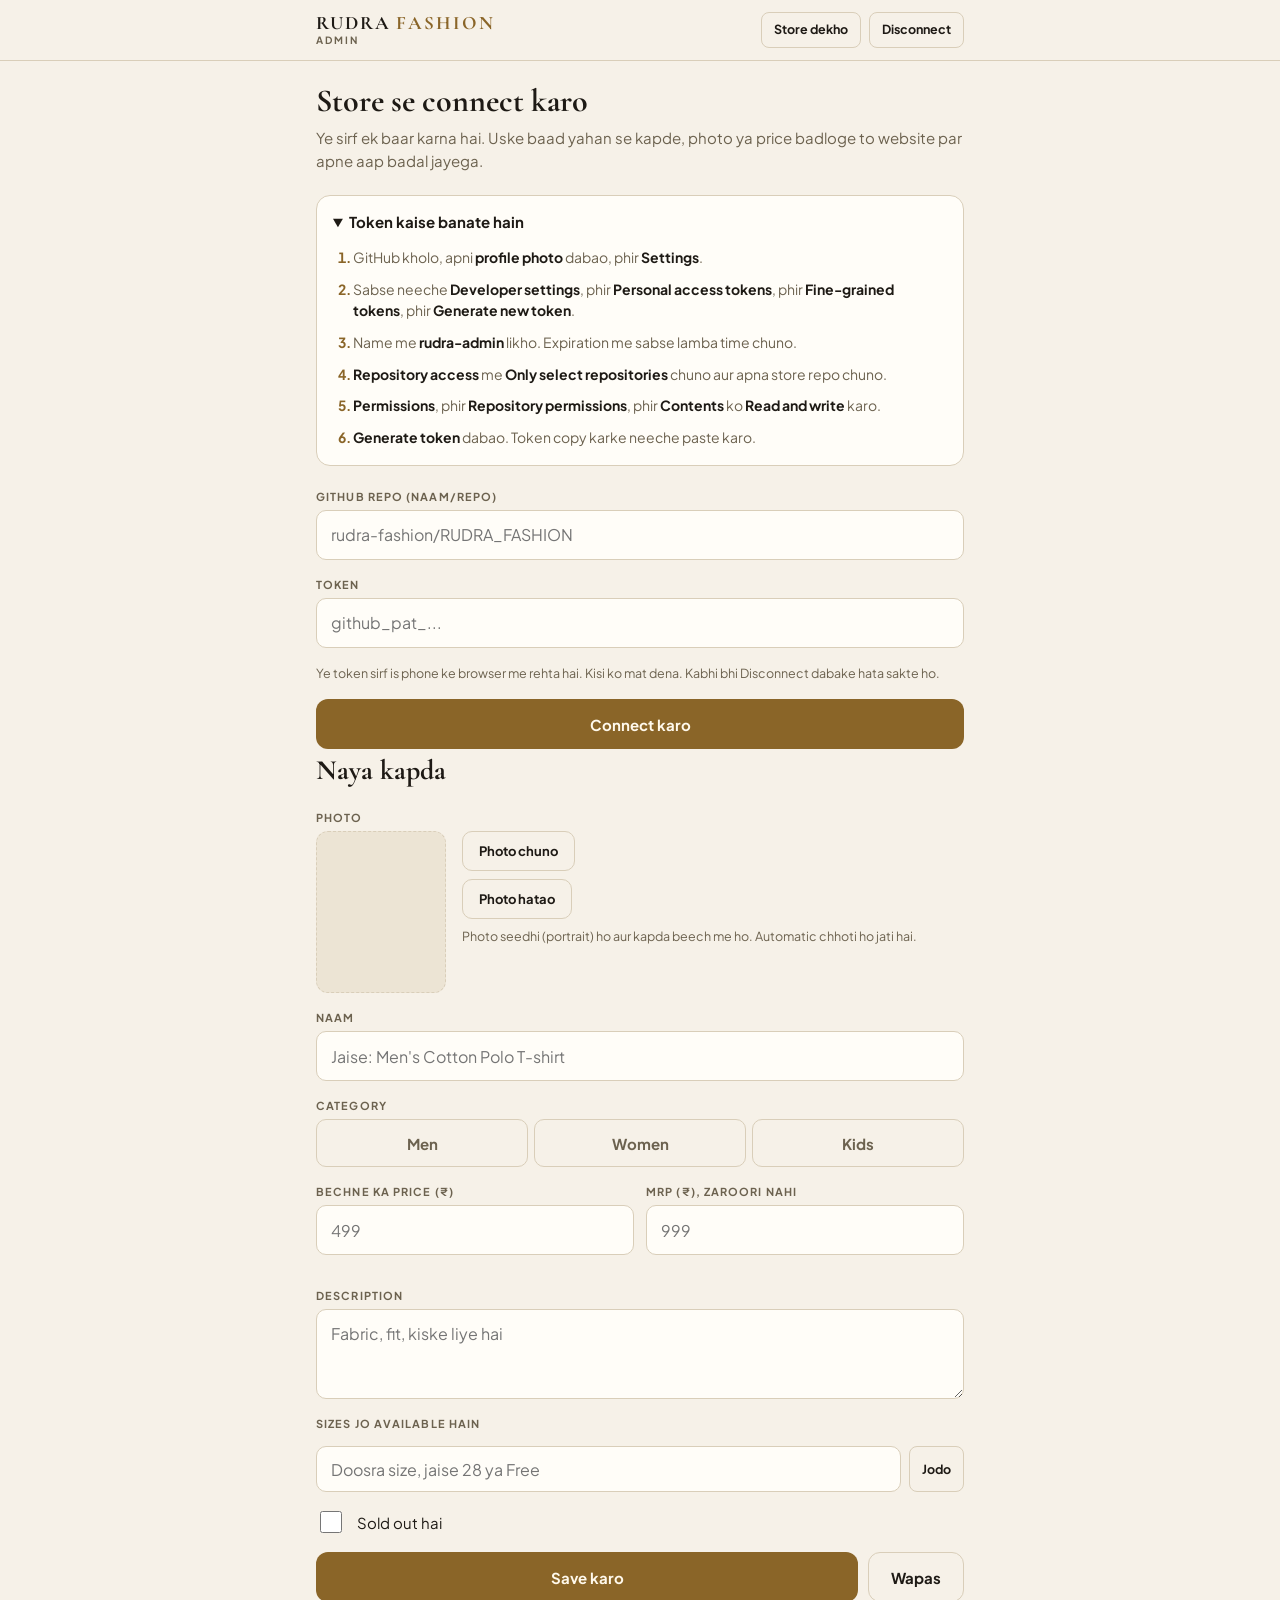
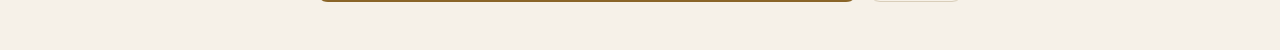
==== admin.html @ c909e96f "Update admin.html" ====
<!doctype html>
<html lang="en">
<head>
<meta charset="utf-8">
<meta name="viewport" content="width=device-width, initial-scale=1, viewport-fit=cover">
<meta name="robots" content="noindex, nofollow">
<meta name="theme-color" content="#100e0c">
<title>Rudra Fashion Admin</title>
<link rel="preconnect" href="https://fonts.googleapis.com">
<link rel="preconnect" href="https://fonts.gstatic.com" crossorigin>
<link href="https://fonts.googleapis.com/css2?family=Cormorant+Garamond:wght@600;700&family=Plus+Jakarta+Sans:wght@400;500;600;700;800&display=swap" rel="stylesheet">
<link rel="stylesheet" href="admin.css?v=3">
</head>
<body>
<header>
  <div class="wrap head">
    <div class="brand">RUDRA <span>FASHION</span><small>Admin</small></div>
    <div class="hbtns">
      <a class="mini" id="storeLink" href="./" target="_blank" rel="noopener">Store dekho</a>
      <button class="mini" id="disc" type="button" hidden>Disconnect</button>
    </div>
  </div>
</header>

<main class="wrap">

  <!-- Connect -->
  <section id="setup" hidden>
    <h1>Store se connect karo</h1>
    <p class="lead">Ye sirf ek baar karna hai. Uske baad yahan se kapde, photo ya price badloge to website par apne aap badal jayega.</p>
    <details class="steps" open>
      <summary>Token kaise banate hain</summary>
      <ol>
        <li>GitHub kholo, apni <b>profile photo</b> dabao, phir <b>Settings</b>.</li>
        <li>Sabse neeche <b>Developer settings</b>, phir <b>Personal access tokens</b>, phir <b>Fine-grained tokens</b>, phir <b>Generate new token</b>.</li>
        <li>Name me <b>rudra-admin</b> likho. Expiration me sabse lamba time chuno.</li>
        <li><b>Repository access</b> me <b>Only select repositories</b> chuno aur apna store repo chuno.</li>
        <li><b>Permissions</b>, phir <b>Repository permissions</b>, phir <b>Contents</b> ko <b>Read and write</b> karo.</li>
        <li><b>Generate token</b> dabao. Token copy karke neeche paste karo.</li>
      </ol>
    </details>
    <form id="setupForm" class="stack" novalidate>
      <div class="field"><label for="repoIn">GitHub repo (naam/repo)</label><input id="repoIn" type="text" autocapitalize="off" autocomplete="off" spellcheck="false" placeholder="rudra-fashion/RUDRA_FASHION"></div>
      <div class="field"><label for="tokenIn">Token</label><input id="tokenIn" type="password" autocapitalize="off" autocomplete="off" spellcheck="false" placeholder="github_pat_..."></div>
      <p class="hint">Ye token sirf is phone ke browser me rehta hai. Kisi ko mat dena. Kabhi bhi Disconnect dabake hata sakte ho.</p>
      <p class="err" id="setupErr" hidden></p>
      <button class="btn btn-primary block" id="connectBtn" type="submit">Connect karo</button>
    </form>
  </section>

  <!-- Product list -->
  <section id="home" hidden>
    <div class="notice" id="notice" hidden>
      <span id="noticeText"></span><a id="noticeLink" href="./" target="_blank" rel="noopener">Store kholo</a>
    </div>
    <button class="btn btn-primary block" id="addNew" type="button">+ Naya kapda jodo</button>
    <p class="count" id="count"></p>
    <div id="list"></div>
  </section>

  <!-- Add / edit -->
  <form id="editor" class="stack" hidden novalidate>
    <h2 class="a-title" id="editTitle">Naya kapda</h2>
    <div class="field">
      <span class="label">Photo</span>
      <div class="photo-row">
        <div class="ph-box" id="phBox"></div>
        <div class="ph-side">
          <label class="btn btn-ghost small" for="pfPhoto">Photo chuno</label>
          <input id="pfPhoto" type="file" accept="image/*" class="vh">
          <button class="btn btn-ghost small" id="phRemove" type="button">Photo hatao</button>
          <p class="hint">Photo seedhi (portrait) ho aur kapda beech me ho. Automatic chhoti ho jati hai.</p>
        </div>
      </div>
    </div>
    <div class="field"><label for="pfName">Naam</label><input id="pfName" type="text" maxlength="80" placeholder="Jaise: Men's Cotton Polo T-shirt"></div>
    <div class="field">
      <span class="label">Category</span>
      <div class="seg" id="pfCat">
        <button type="button" data-pcat="Men" aria-pressed="false">Men</button>
        <button type="button" data-pcat="Women" aria-pressed="false">Women</button>
        <button type="button" data-pcat="Kids" aria-pressed="false">Kids</button>
      </div>
    </div>
    <div class="two">
      <div class="field"><label for="pfPrice">Bechne ka price (₹)</label><input id="pfPrice" type="number" inputmode="numeric" min="1" placeholder="499"></div>
      <div class="field"><label for="pfMrp">MRP (₹), zaroori nahi</label><input id="pfMrp" type="number" inputmode="numeric" min="1" placeholder="999"></div>
    </div>
    <p class="hint" id="discHint"></p>
    <div class="field"><label for="pfDesc">Description</label><textarea id="pfDesc" maxlength="160" placeholder="Fabric, fit, kiske liye hai"></textarea></div>
    <div class="field">
      <span class="label">Sizes jo available hain</span>
      <div class="sizes" id="pfSizes"></div>
      <div class="add-size"><input id="pfCustom" type="text" maxlength="8" placeholder="Doosra size, jaise 28 ya Free" style="height:46px;padding:0 14px;border-radius:10px;border:1px solid var(--line);background:var(--surface);font-size:16px"><button class="mini" id="pfAddSize" type="button">Jodo</button></div>
    </div>
    <label class="check"><input id="pfSold" type="checkbox"> Sold out hai</label>
    <p class="err" id="pfErr" hidden></p>
    <p class="status" id="status" role="status" hidden></p>
    <div class="a-actions">
      <button class="btn btn-primary" id="pfSave" type="submit">Save karo</button>
      <button class="btn btn-ghost" id="pfCancel" type="button">Wapas</button>
    </div>
    <button class="linkdel" id="pfDelete" type="button" hidden>Ye kapda hata do</button>
  </form>
</main>

<div class="toast" id="toast" role="status"></div>

<script src="admin.js?v=3"></script>
</body>
</html>
---- admin.css ----
:root {
    --bg: #100e0c;
    --surface: #1a1714;
    --surface-2: #26211c;
    --line: #362f28;
    --fg: #f3ece1;
    --muted: #a99f90;
    --brass: #c9a25f;
    --brass-ink: #1a1308;
    --ok: #3fae6a;
    --danger: #ea7d6b;
    --display: 'Cormorant Garamond', Georgia, 'Times New Roman', serif;
    --body: 'Plus Jakarta Sans', system-ui, -apple-system, 'Segoe UI', Roboto, sans-serif;
    color-scheme: dark;
  }
  @media (prefers-color-scheme: light) {
    :root:not([data-theme="dark"]) {
      --bg: #f6f1e8; --surface: #fffdf8; --surface-2: #ece4d4; --line: #d9ceb9;
      --fg: #1e1a15; --muted: #6c624f; --brass: #8a6528; --brass-ink: #fff9ec;
      --ok: #178a47; --danger: #b23b29; color-scheme: light;
    }
  }
  :root[data-theme="light"] {
    --bg: #f6f1e8; --surface: #fffdf8; --surface-2: #ece4d4; --line: #d9ceb9;
    --fg: #1e1a15; --muted: #6c624f; --brass: #8a6528; --brass-ink: #fff9ec;
    --ok: #178a47; --danger: #b23b29; color-scheme: light;
  }

  *, *::before, *::after { box-sizing: border-box; }
  body { margin: 0; background: var(--bg); color: var(--fg); font: 400 15px/1.55 var(--body); -webkit-font-smoothing: antialiased; overflow-x: hidden; }
  button, input, select, textarea { font: inherit; color: inherit; }
  button { cursor: pointer; }
  h1, h2, h3, p, ol { margin: 0; }
  :focus-visible { outline: 2px solid var(--brass); outline-offset: 2px; }
  .wrap { width: 100%; max-width: 680px; margin-inline: auto; padding-left: max(16px, env(safe-area-inset-left, 0px)); padding-right: max(16px, env(safe-area-inset-right, 0px)); }

  header { position: sticky; top: 0; z-index: 20; background: var(--bg); border-bottom: 1px solid var(--line); padding-top: env(safe-area-inset-top, 0px); }
  .head { display: flex; align-items: center; justify-content: space-between; gap: 12px; min-height: 60px; }
  .brand { font-family: var(--display); font-size: 19px; font-weight: 700; letter-spacing: .1em; line-height: 1.1; white-space: nowrap; }
  .brand span { color: var(--brass); }
  .brand small { display: block; font: 700 10px/1.4 var(--body); letter-spacing: .2em; text-transform: uppercase; color: var(--muted); }
  .hbtns { display: flex; gap: 8px; }

  main { padding-block: 22px calc(48px + env(safe-area-inset-bottom, 0px)); }
  h1 { font-family: var(--display); font-size: 32px; line-height: 1.1; font-weight: 700; }
  .lead { margin-top: 8px; color: var(--muted); }
  .hint { color: var(--muted); font-size: 12.5px; }

  .btn { display: inline-flex; align-items: center; justify-content: center; gap: 8px; min-height: 50px; padding: 0 22px; border-radius: 12px; border: 1px solid transparent; font-size: 15px; font-weight: 700; text-decoration: none; }
  .btn-primary { background: var(--brass); color: var(--brass-ink); }
  .btn-primary:hover { filter: brightness(1.08); }
  .btn-ghost { background: transparent; border-color: var(--line); color: var(--fg); }
  .btn-ghost:hover { border-color: var(--brass); }
  .btn.small { min-height: 40px; padding: 0 16px; font-size: 13px; border-radius: 10px; }
  .btn:disabled, .mini:disabled { opacity: .55; cursor: wait; }
  .block { width: 100%; }
  .mini { display: inline-flex; align-items: center; justify-content: center; white-space: nowrap; min-height: 36px; padding: 0 12px; border-radius: 8px; border: 1px solid var(--line); background: transparent; font-size: 12.5px; font-weight: 700; text-decoration: none; color: var(--fg); }
  .mini:hover { border-color: var(--brass); }
  .mini.armed { border-color: var(--danger); color: var(--danger); }

  .field { display: grid; gap: 5px; }
  .field > label, .label { font-size: 11px; font-weight: 700; letter-spacing: .1em; text-transform: uppercase; color: var(--muted); }
  .field input, .field select, .field textarea { width: 100%; padding: 0 14px; border-radius: 10px; border: 1px solid var(--line); background: var(--surface); outline: none; font-size: 16px; }
  .field input, .field select { height: 50px; }
  .field textarea { padding: 12px 14px; min-height: 90px; resize: vertical; }
  .field input:focus, .field select:focus, .field textarea:focus { border-color: var(--brass); }
  .two { display: grid; grid-template-columns: 1fr 1fr; gap: 12px; }
  .stack { display: grid; gap: 16px; }

  /* setup */
  .steps { margin-top: 22px; border: 1px solid var(--line); border-radius: 14px; background: var(--surface); }
  .steps summary { padding: 14px 16px; font-weight: 700; cursor: pointer; }
  .steps ol { padding: 0 18px 16px 36px; display: grid; gap: 10px; color: var(--muted); font-size: 14px; }
  .steps li b { color: var(--fg); }
  .steps li::marker { color: var(--brass); font-weight: 700; }
  #setupForm { margin-top: 22px; }

  /* home */
  .notice { display: flex; flex-wrap: wrap; align-items: center; gap: 4px 12px; padding: 12px 14px; border: 1px solid var(--ok); border-radius: 12px; font-size: 14px; margin-bottom: 16px; }
  .notice a { color: var(--brass); font-weight: 700; }
  .count { margin: 18px 0 4px; font-size: 12px; font-weight: 700; letter-spacing: .12em; text-transform: uppercase; color: var(--muted); }
  .prow { display: grid; grid-template-columns: 60px 1fr; gap: 12px; align-items: center; padding: 14px 0; border-bottom: 1px solid var(--line); }
  .pthumb { width: 60px; height: 75px; border-radius: 8px; background: var(--surface-2); display: grid; place-items: center; overflow: hidden; color: var(--muted); font-size: 10px; text-align: center; }
  .pthumb img { width: 100%; height: 100%; object-fit: cover; display: block; }
  .pinfo { min-width: 0; }
  .pinfo b { display: block; font-size: 14.5px; line-height: 1.35; overflow-wrap: anywhere; }
  .pinfo small { color: var(--muted); font-size: 12.5px; font-variant-numeric: tabular-nums; }
  .pinfo .tagsold { color: var(--danger); font-weight: 700; }
  .pbtns { grid-column: 2; display: flex; gap: 8px; }
  .emptylist { padding: 40px 12px; text-align: center; color: var(--muted); border: 1px dashed var(--line); border-radius: 14px; margin-top: 16px; }

  /* editor */
  .a-title { font-family: var(--display); font-size: 28px; font-weight: 700; }
  .photo-row { display: flex; gap: 16px; align-items: flex-start; }
  .ph-box { flex: none; width: 130px; aspect-ratio: 4 / 5; border-radius: 12px; border: 1px dashed var(--line); background: var(--surface-2); display: grid; place-items: center; overflow: hidden; text-align: center; color: var(--muted); font-size: 12px; padding: 6px; }
  .ph-box img { width: 100%; height: 100%; object-fit: cover; margin: -6px; max-width: none; }
  .ph-side { display: grid; gap: 8px; justify-items: start; min-width: 0; }
  .seg { display: grid; grid-template-columns: repeat(3, 1fr); gap: 6px; }
  .seg button { min-height: 48px; border-radius: 10px; border: 1px solid var(--line); background: transparent; font-weight: 700; color: var(--muted); }
  .seg button[aria-pressed="true"] { background: var(--brass); border-color: var(--brass); color: var(--brass-ink); }
  .sizes { display: flex; flex-wrap: wrap; gap: 8px; }
  .size { min-width: 48px; height: 42px; padding: 0 12px; border-radius: 10px; border: 1px solid var(--line); background: transparent; font-size: 14px; font-weight: 700; color: var(--muted); }
  .size[aria-pressed="true"] { background: var(--fg); border-color: var(--fg); color: var(--bg); }
  .add-size { display: flex; gap: 8px; margin-top: 4px; }
  .add-size input { flex: 1; min-width: 0; }
  .check { display: flex; align-items: center; gap: 12px; font-size: 15px; }
  .check input { width: 22px; height: 22px; accent-color: var(--brass); }
  .err { padding: 12px 14px; border: 1px solid var(--danger); border-radius: 10px; color: var(--danger); font-size: 14px; }
  .status { padding: 12px 14px; border: 1px solid var(--line); border-radius: 10px; font-size: 14px; background: var(--surface); }
  .a-actions { display: flex; flex-wrap: wrap; gap: 10px; }
  .a-actions .btn-primary { flex: 1 1 200px; }
  .linkdel { justify-self: start; background: none; border: 1px solid transparent; border-radius: 8px; padding: 10px 4px; color: var(--muted); font-size: 14px; text-decoration: underline; }
  .linkdel.armed { border-color: var(--danger); color: var(--danger); padding-inline: 10px; }

  .toast { position: fixed; left: 50%; bottom: calc(20px + env(safe-area-inset-bottom, 0px)); z-index: 130; transform: translate(-50%, 20px); opacity: 0; pointer-events: none; background: var(--fg); color: var(--bg); padding: 11px 20px; border-radius: 999px; font-size: 13px; font-weight: 600; transition: opacity .25s, transform .25s; max-width: calc(100% - 32px); text-align: center; }
  .toast.show { opacity: 1; transform: translate(-50%, 0); }
  @media (prefers-reduced-motion: reduce) { * { transition: none !important; animation: none !important; } }
  .vh { position: absolute; width: 1px; height: 1px; opacity: 0; overflow: hidden; clip: rect(0 0 0 0); }
  #errBar { position: fixed; left: 0; right: 0; bottom: 0; z-index: 999; background: #7a1f12; color: #fff; font: 12px/1.4 monospace; padding: 8px 12px; white-space: pre-wrap; }
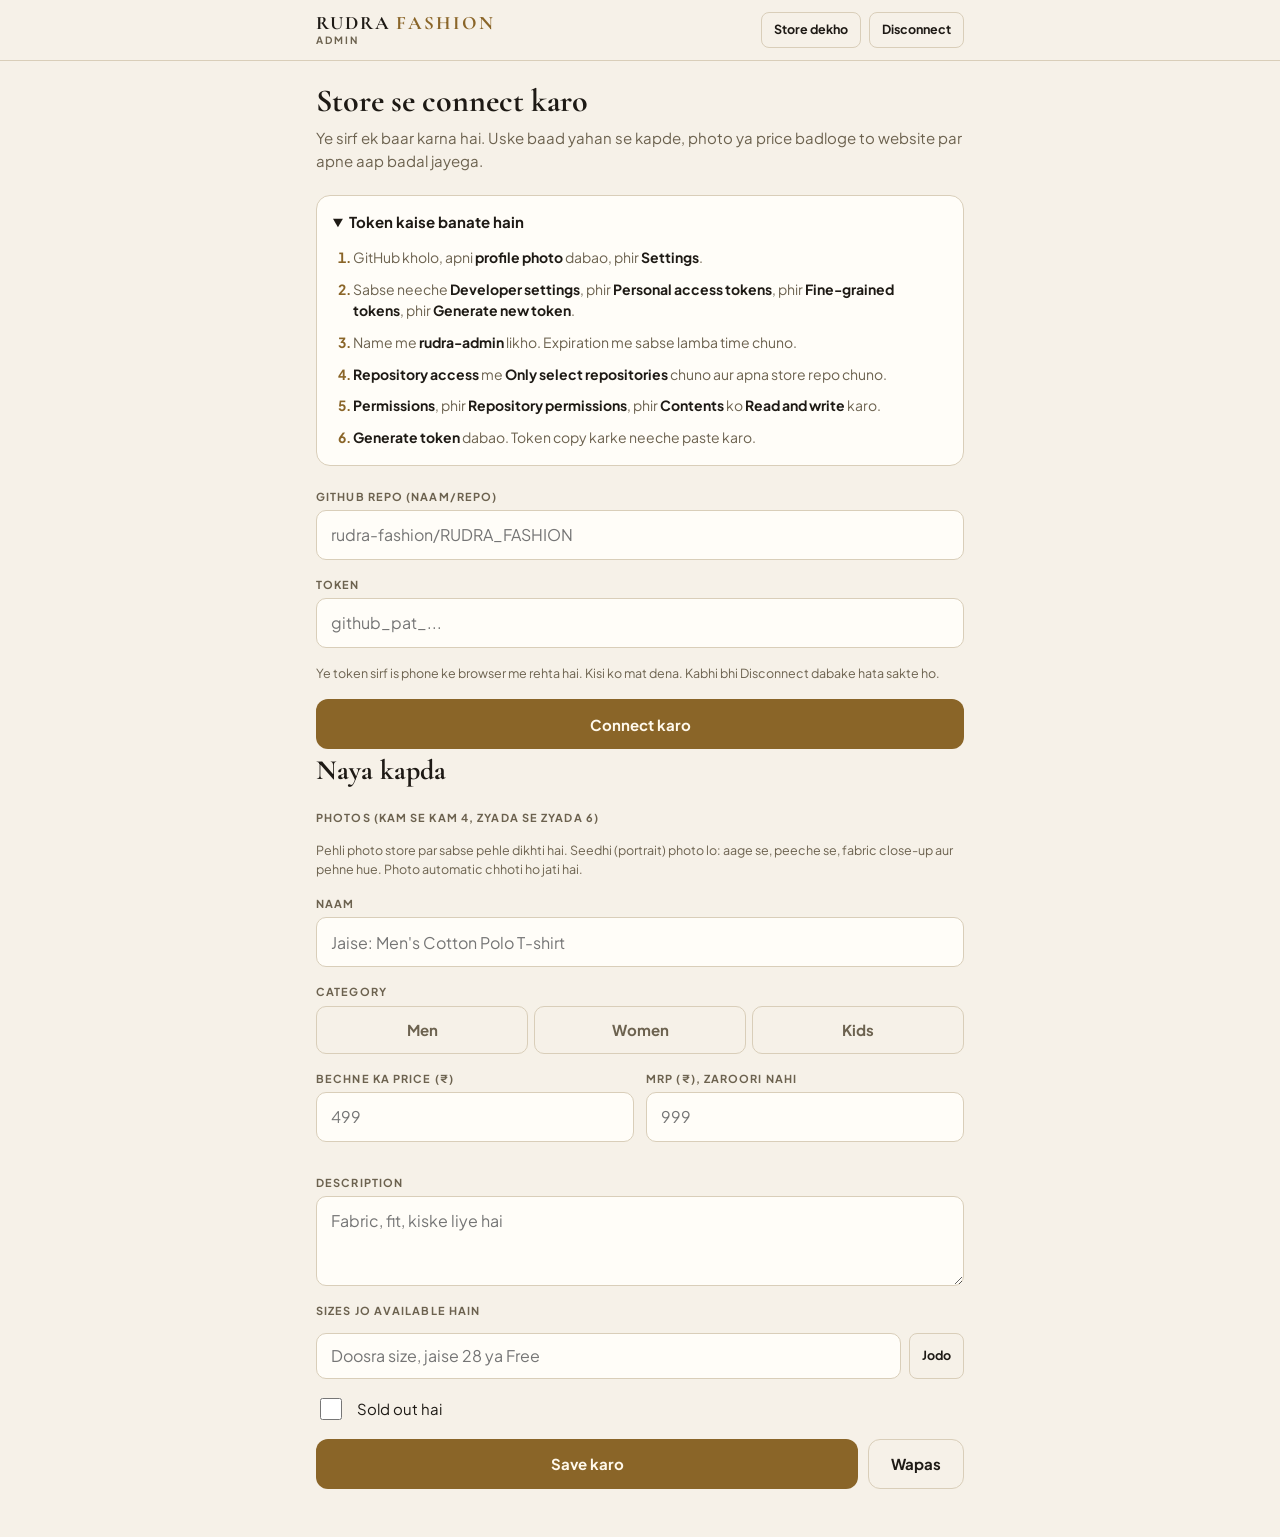
==== commit 97935e04: "Enhance admin.html with photo grid and input updates Added new styles for photo grid layout and upda" ====
--- a/admin.html
+++ b/admin.html
@@ -9,7 +9,22 @@
 <link rel="preconnect" href="https://fonts.googleapis.com">
 <link rel="preconnect" href="https://fonts.gstatic.com" crossorigin>
 <link href="https://fonts.googleapis.com/css2?family=Cormorant+Garamond:wght@600;700&family=Plus+Jakarta+Sans:wght@400;500;600;700;800&display=swap" rel="stylesheet">
+<link rel="manifest" href="admin-app.json">
+<link rel="icon" type="image/png" href="icons/icon-192.png">
+<link rel="apple-touch-icon" href="icons/icon-192.png">
 <link rel="stylesheet" href="admin.css?v=3">
+<style>
+  .pgrid { display: grid; grid-template-columns: repeat(3, 1fr); gap: 10px; }
+  .pcell, .padd { position: relative; aspect-ratio: 4 / 5; border-radius: 12px; overflow: hidden; background: var(--surface-2); border: 1px solid var(--line); }
+  .pcell img { width: 100%; height: 100%; object-fit: cover; display: block; }
+  .pfirst { position: absolute; left: 6px; bottom: 6px; background: var(--brass); color: var(--brass-ink); font-size: 11px; font-weight: 800; padding: 3px 8px; border-radius: 6px; }
+  .pmk { position: absolute; left: 6px; right: 6px; bottom: 6px; min-height: 30px; border: 0; border-radius: 6px; background: rgba(0,0,0,.65); color: #fff; font-size: 11px; font-weight: 700; }
+  .pdel { position: absolute; top: 6px; right: 6px; width: 30px; height: 30px; border: 0; border-radius: 50%; background: rgba(0,0,0,.7); color: #fff; font-size: 20px; line-height: 1; padding: 0 0 2px; }
+  .padd { display: grid; place-content: center; justify-items: center; gap: 2px; border-style: dashed; color: var(--muted); cursor: pointer; font-size: 12px; font-weight: 700; text-align: center; }
+  .padd b { font-size: 30px; line-height: 1; color: var(--brass); font-weight: 400; }
+  .pcount { color: var(--muted); font-size: 12.5px; }
+  .tools { margin-top: 28px; padding-top: 18px; border-top: 1px solid var(--line); display: grid; gap: 8px; justify-items: start; }
+</style>
 </head>
 <body>
 <header>
@@ -56,22 +71,21 @@
     <button class="btn btn-primary block" id="addNew" type="button">+ Naya kapda jodo</button>
     <p class="count" id="count"></p>
     <div id="list"></div>
+    <div class="tools">
+      <button class="mini" id="regenOg" type="button">WhatsApp preview naya banao</button>
+      <p class="hint">Link bhejne par WhatsApp me jo shop ka naam aur photo dikhti hai, use naye kapdon ke saath update karta hai.</p>
+    </div>
   </section>
 
   <!-- Add / edit -->
   <form id="editor" class="stack" hidden novalidate>
     <h2 class="a-title" id="editTitle">Naya kapda</h2>
     <div class="field">
-      <span class="label">Photo</span>
-      <div class="photo-row">
-        <div class="ph-box" id="phBox"></div>
-        <div class="ph-side">
-          <label class="btn btn-ghost small" for="pfPhoto">Photo chuno</label>
-          <input id="pfPhoto" type="file" accept="image/*" class="vh">
-          <button class="btn btn-ghost small" id="phRemove" type="button">Photo hatao</button>
-          <p class="hint">Photo seedhi (portrait) ho aur kapda beech me ho. Automatic chhoti ho jati hai.</p>
-        </div>
-      </div>
+      <span class="label">Photos (kam se kam 4, zyada se zyada 6)</span>
+      <div class="pgrid" id="pgrid"></div>
+      <input id="pfPhoto" type="file" accept="image/*" multiple class="vh">
+      <p class="pcount" id="pcount"></p>
+      <p class="hint">Pehli photo store par sabse pehle dikhti hai. Seedhi (portrait) photo lo: aage se, peeche se, fabric close-up aur pehne hue. Photo automatic chhoti ho jati hai.</p>
     </div>
     <div class="field"><label for="pfName">Naam</label><input id="pfName" type="text" maxlength="80" placeholder="Jaise: Men's Cotton Polo T-shirt"></div>
     <div class="field">
@@ -106,6 +120,7 @@
 
 <div class="toast" id="toast" role="status"></div>
 
-<script src="admin.js?v=3"></script>
+<script src="assets.js?v=1"></script>
+<script src="admin.js?v=4"></script>
 </body>
 </html>
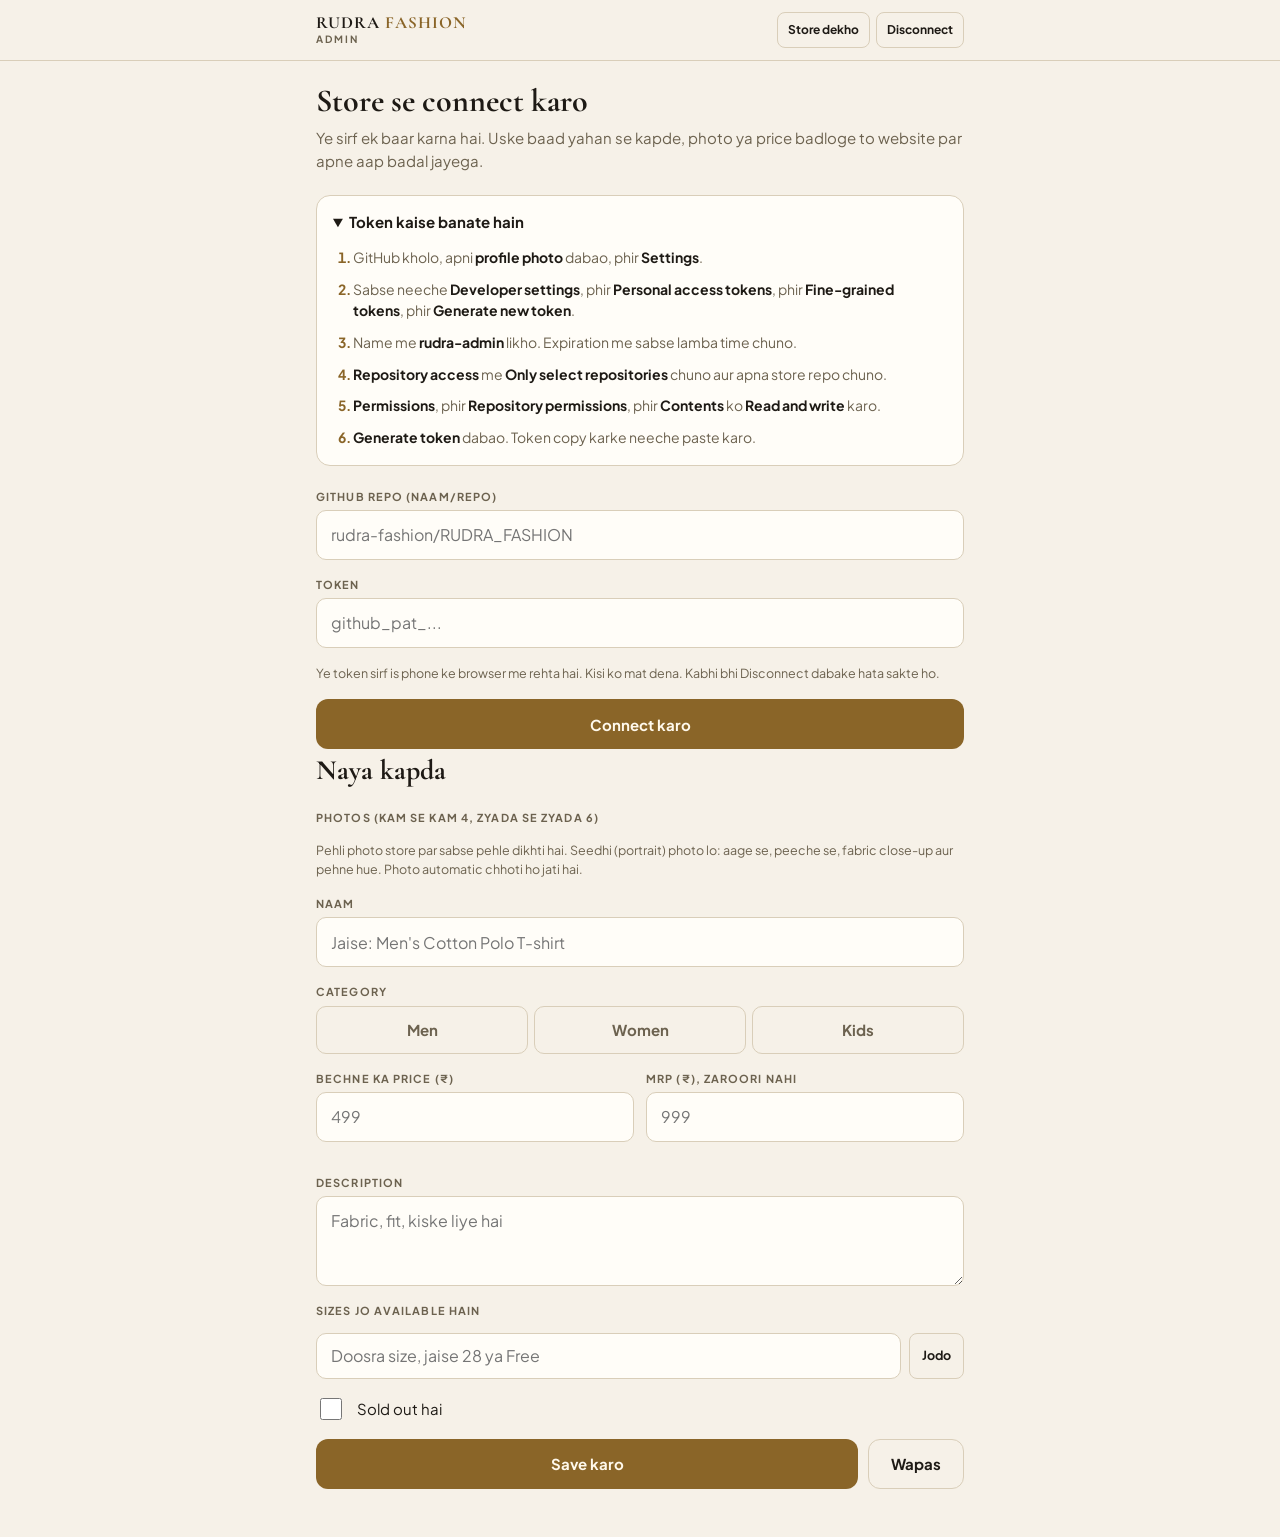
==== commit 3dfa275f: "Add new styles for header and buttons in admin.html" ====
--- a/admin.html
+++ b/admin.html
@@ -23,6 +23,12 @@
   .padd { display: grid; place-content: center; justify-items: center; gap: 2px; border-style: dashed; color: var(--muted); cursor: pointer; font-size: 12px; font-weight: 700; text-align: center; }
   .padd b { font-size: 30px; line-height: 1; color: var(--brass); font-weight: 400; }
   .pcount { color: var(--muted); font-size: 12.5px; }
+  .head { flex-wrap: wrap; gap: 6px 12px; padding-block: 8px; }
+  .brand { font-size: 17px; letter-spacing: .06em; }
+  .hbtns { gap: 6px; }
+  .hbtns .mini { padding: 0 10px; font-size: 12px; }
+  .field input.vh { width: 1px; height: 1px; padding: 0; border: 0; }
+  .notice, #list, .prow, .pinfo { min-width: 0; }
   .tools { margin-top: 28px; padding-top: 18px; border-top: 1px solid var(--line); display: grid; gap: 8px; justify-items: start; }
 </style>
 </head>
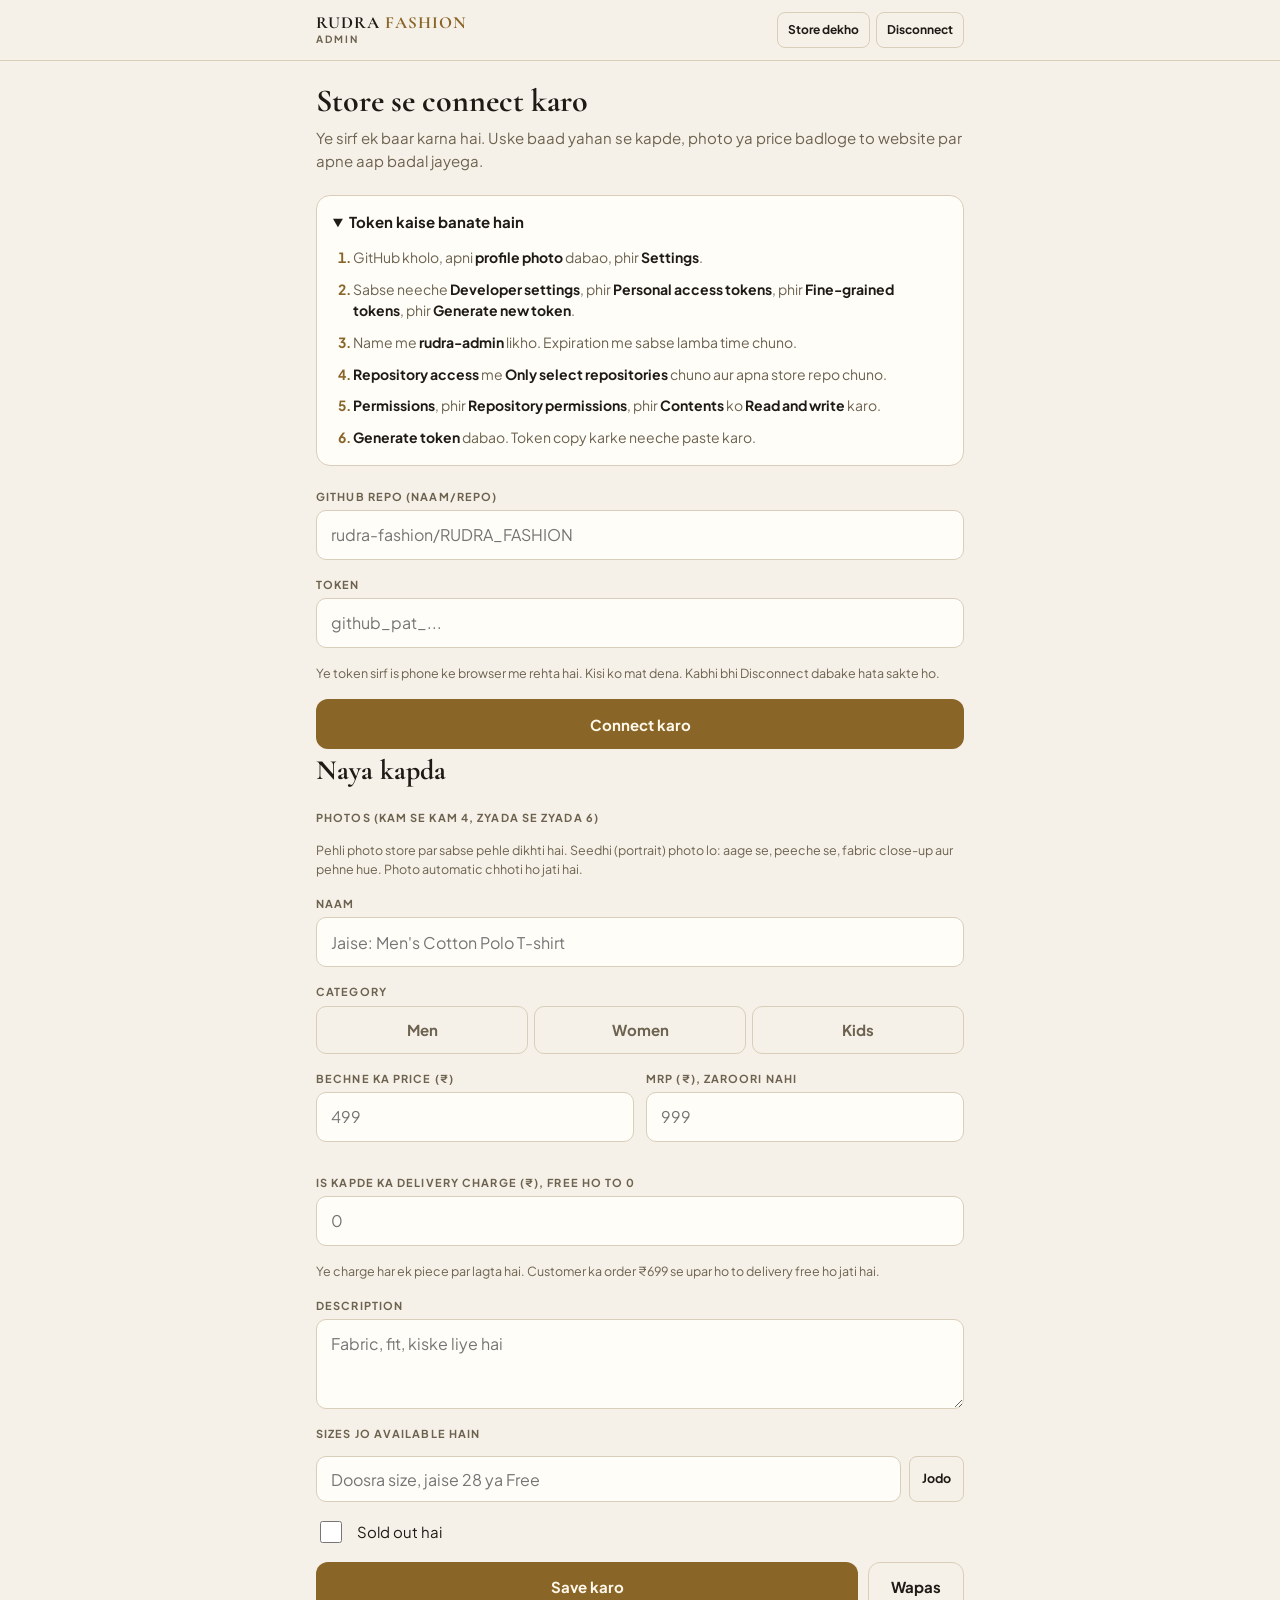
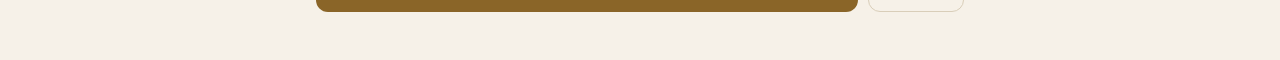
==== commit 439107fe: "Add shipping charge input and delivery hint Added shipping charge input and hint for delivery condit" ====
--- a/admin.html
+++ b/admin.html
@@ -107,6 +107,8 @@
       <div class="field"><label for="pfMrp">MRP (₹), zaroori nahi</label><input id="pfMrp" type="number" inputmode="numeric" min="1" placeholder="999"></div>
     </div>
     <p class="hint" id="discHint"></p>
+    <div class="field"><label for="pfShip">Is kapde ka delivery charge (₹), free ho to 0</label><input id="pfShip" type="number" inputmode="numeric" min="0" placeholder="0"></div>
+    <p class="hint">Ye charge har ek piece par lagta hai. Customer ka order ₹699 se upar ho to delivery free ho jati hai.</p>
     <div class="field"><label for="pfDesc">Description</label><textarea id="pfDesc" maxlength="160" placeholder="Fabric, fit, kiske liye hai"></textarea></div>
     <div class="field">
       <span class="label">Sizes jo available hain</span>
@@ -127,6 +129,6 @@
 <div class="toast" id="toast" role="status"></div>
 
 <script src="assets.js?v=1"></script>
-<script src="admin.js?v=4"></script>
+<script src="admin.js?v=5"></script>
 </body>
 </html>
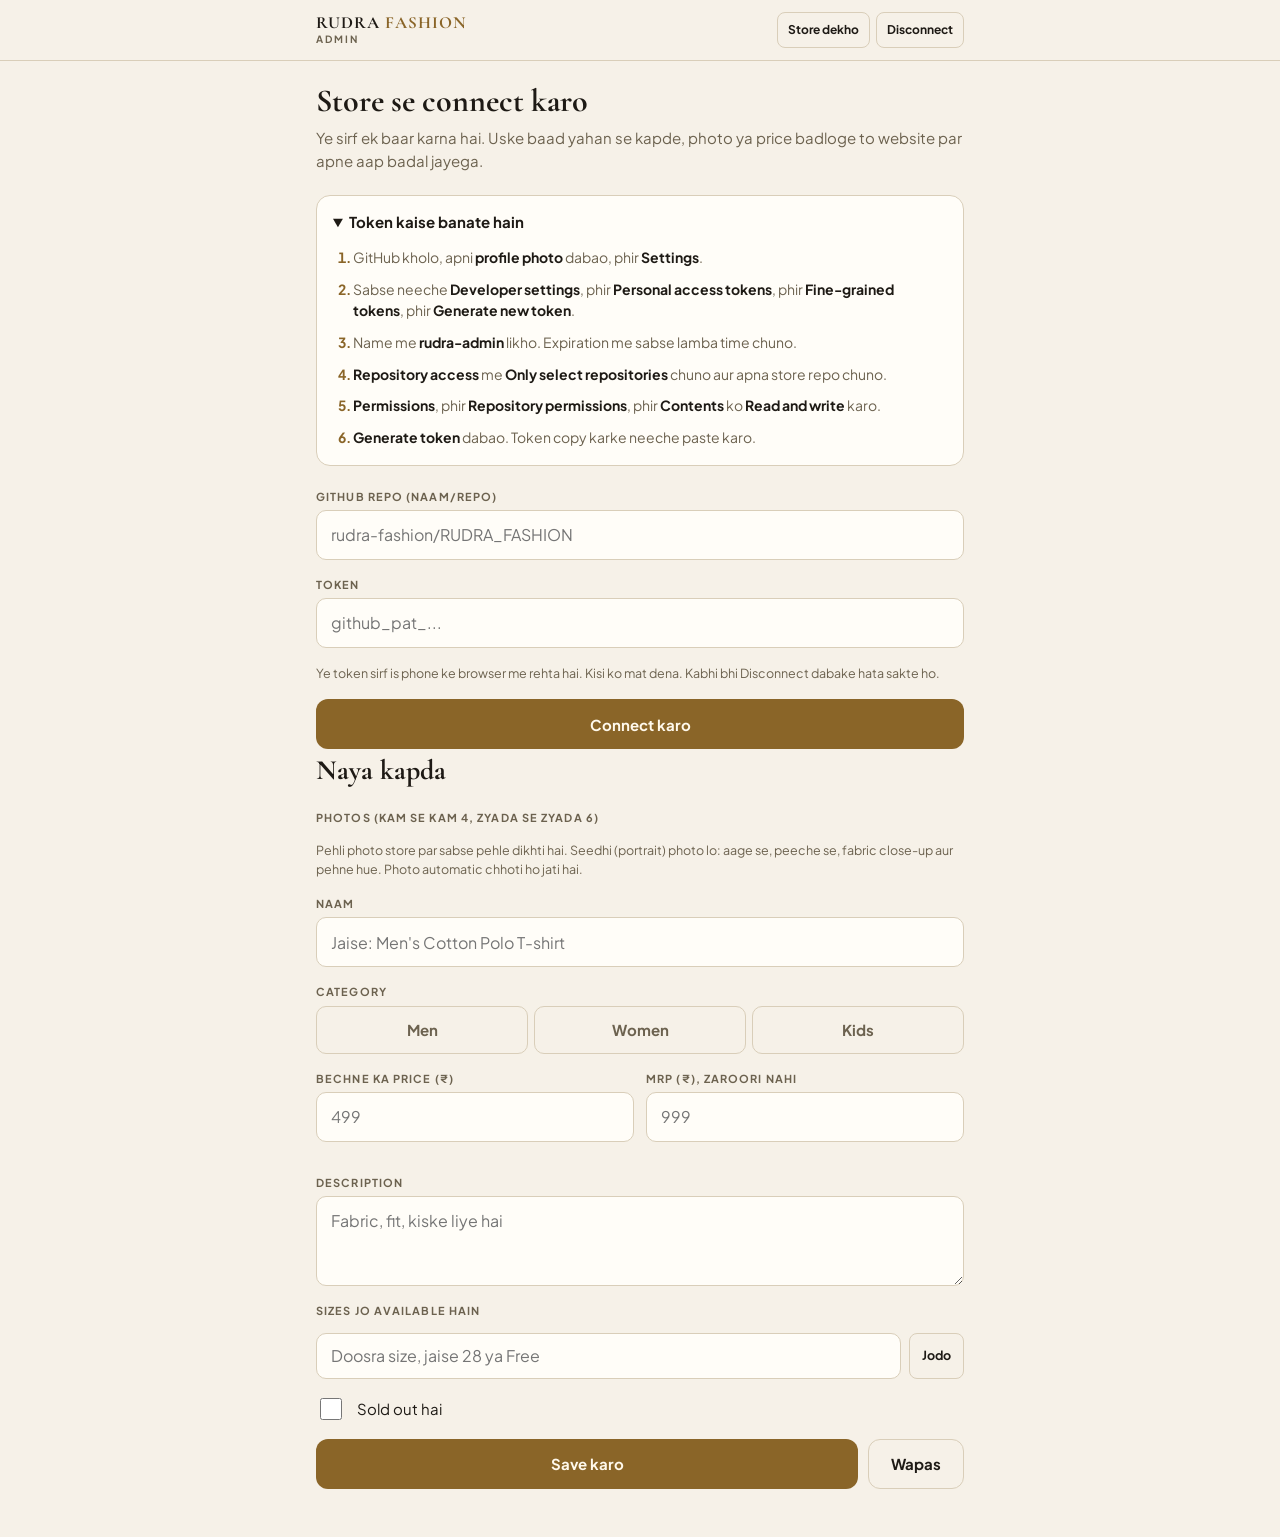
==== commit 77fcbf5e: "Enhance admin settings for delivery and payments Added settings for delivery charges and Razorpay in" ====
--- a/admin.html
+++ b/admin.html
@@ -25,6 +25,13 @@
   .pcount { color: var(--muted); font-size: 12.5px; }
   .head { flex-wrap: wrap; gap: 6px 12px; padding-block: 8px; }
   .brand { font-size: 17px; letter-spacing: .06em; }
+  .cfg { margin: 14px 0; border: 1px solid var(--line); border-radius: 12px; padding: 4px 14px 14px; background: var(--surface); }
+  .cfg summary { min-height: 44px; display: flex; align-items: center; font-weight: 700; cursor: pointer; }
+  .cfg h3 { margin: 18px 0 6px; font-size: 15px; }
+  .cfg input { width: 100%; min-width: 0; }
+  .ord { border: 1px solid var(--line); border-radius: 10px; padding: 10px; margin-top: 10px; display: grid; gap: 4px; font-size: 14px; overflow-wrap: anywhere; }
+  .ord.paid { border-color: #1f8a4c; } .ord .ost { font-weight: 800; }
+  .ord.paid .ost { color: #1f8a4c; }
   .hbtns { gap: 6px; }
   .hbtns .mini { padding: 0 10px; font-size: 12px; }
   .field input.vh { width: 1px; height: 1px; padding: 0; border: 0; }
@@ -75,6 +82,29 @@
       <span id="noticeText"></span><a id="noticeLink" href="./" target="_blank" rel="noopener">Store kholo</a>
     </div>
     <button class="btn btn-primary block" id="addNew" type="button">+ Naya kapda jodo</button>
+    <details class="cfg" id="cfg">
+      <summary>Settings: delivery, Razorpay aur online orders</summary>
+      <h3>Delivery charge</h3>
+      <p class="hint">Ye charge sirf Cash on delivery par lagta hai. Online payment par delivery hamesha free.</p>
+      <div class="two">
+        <div class="field"><label for="cfCod">COD delivery charge (₹)</label><input id="cfCod" type="number" inputmode="numeric" min="0" placeholder="60"></div>
+        <div class="field"><label for="cfFree">Free delivery (₹ se upar)</label><input id="cfFree" type="number" inputmode="numeric" min="0" placeholder="699"></div>
+      </div>
+      <button class="mini" id="cfSaveDel" type="button">Delivery save karo</button>
+      <h3>Razorpay (online payment)</h3>
+      <p class="hint">Pehle TEST keys (rzp_test_) se try karo. Key Secret sirf aapke payment server me jata hai, website ya GitHub me nahi.</p>
+      <div class="field"><label for="cfApi">Payment server ka link</label><input id="cfApi" type="url" placeholder="https://rudra-pay.aapka-naam.workers.dev"></div>
+      <div class="field"><label for="cfPass">Admin password (server ka)</label><input id="cfPass" type="password" autocomplete="off"></div>
+      <div class="field"><label for="cfKey">Razorpay Key ID</label><input id="cfKey" type="text" autocomplete="off" placeholder="rzp_test_xxxxxxxx"></div>
+      <div class="field"><label for="cfSecret">Razorpay Key Secret</label><input id="cfSecret" type="password" autocomplete="off" placeholder="Save ke baad yahan khali dikhega"></div>
+      <div class="field"><label for="cfWh">Webhook secret (zaroori nahi, par achha hai)</label><input id="cfWh" type="password" autocomplete="off"></div>
+      <button class="mini" id="cfSaveKeys" type="button">Razorpay save karo</button>
+      <p class="hint" id="cfState"></p>
+      <p class="status" id="cfMsg" hidden></p>
+      <h3>Online orders</h3>
+      <button class="mini" id="ordLoad" type="button">Orders dekho</button>
+      <div id="ordList"></div>
+    </details>
     <p class="count" id="count"></p>
     <div id="list"></div>
     <div class="tools">
@@ -107,8 +137,6 @@
       <div class="field"><label for="pfMrp">MRP (₹), zaroori nahi</label><input id="pfMrp" type="number" inputmode="numeric" min="1" placeholder="999"></div>
     </div>
     <p class="hint" id="discHint"></p>
-    <div class="field"><label for="pfShip">Is kapde ka delivery charge (₹), free ho to 0</label><input id="pfShip" type="number" inputmode="numeric" min="0" placeholder="0"></div>
-    <p class="hint">Ye charge har ek piece par lagta hai. Customer ka order ₹699 se upar ho to delivery free ho jati hai.</p>
     <div class="field"><label for="pfDesc">Description</label><textarea id="pfDesc" maxlength="160" placeholder="Fabric, fit, kiske liye hai"></textarea></div>
     <div class="field">
       <span class="label">Sizes jo available hain</span>
@@ -129,6 +157,7 @@
 <div class="toast" id="toast" role="status"></div>
 
 <script src="assets.js?v=1"></script>
-<script src="admin.js?v=5"></script>
+<script src="admin.js?v=6"></script>
+<script src="admin2.js?v=1"></script>
 </body>
 </html>
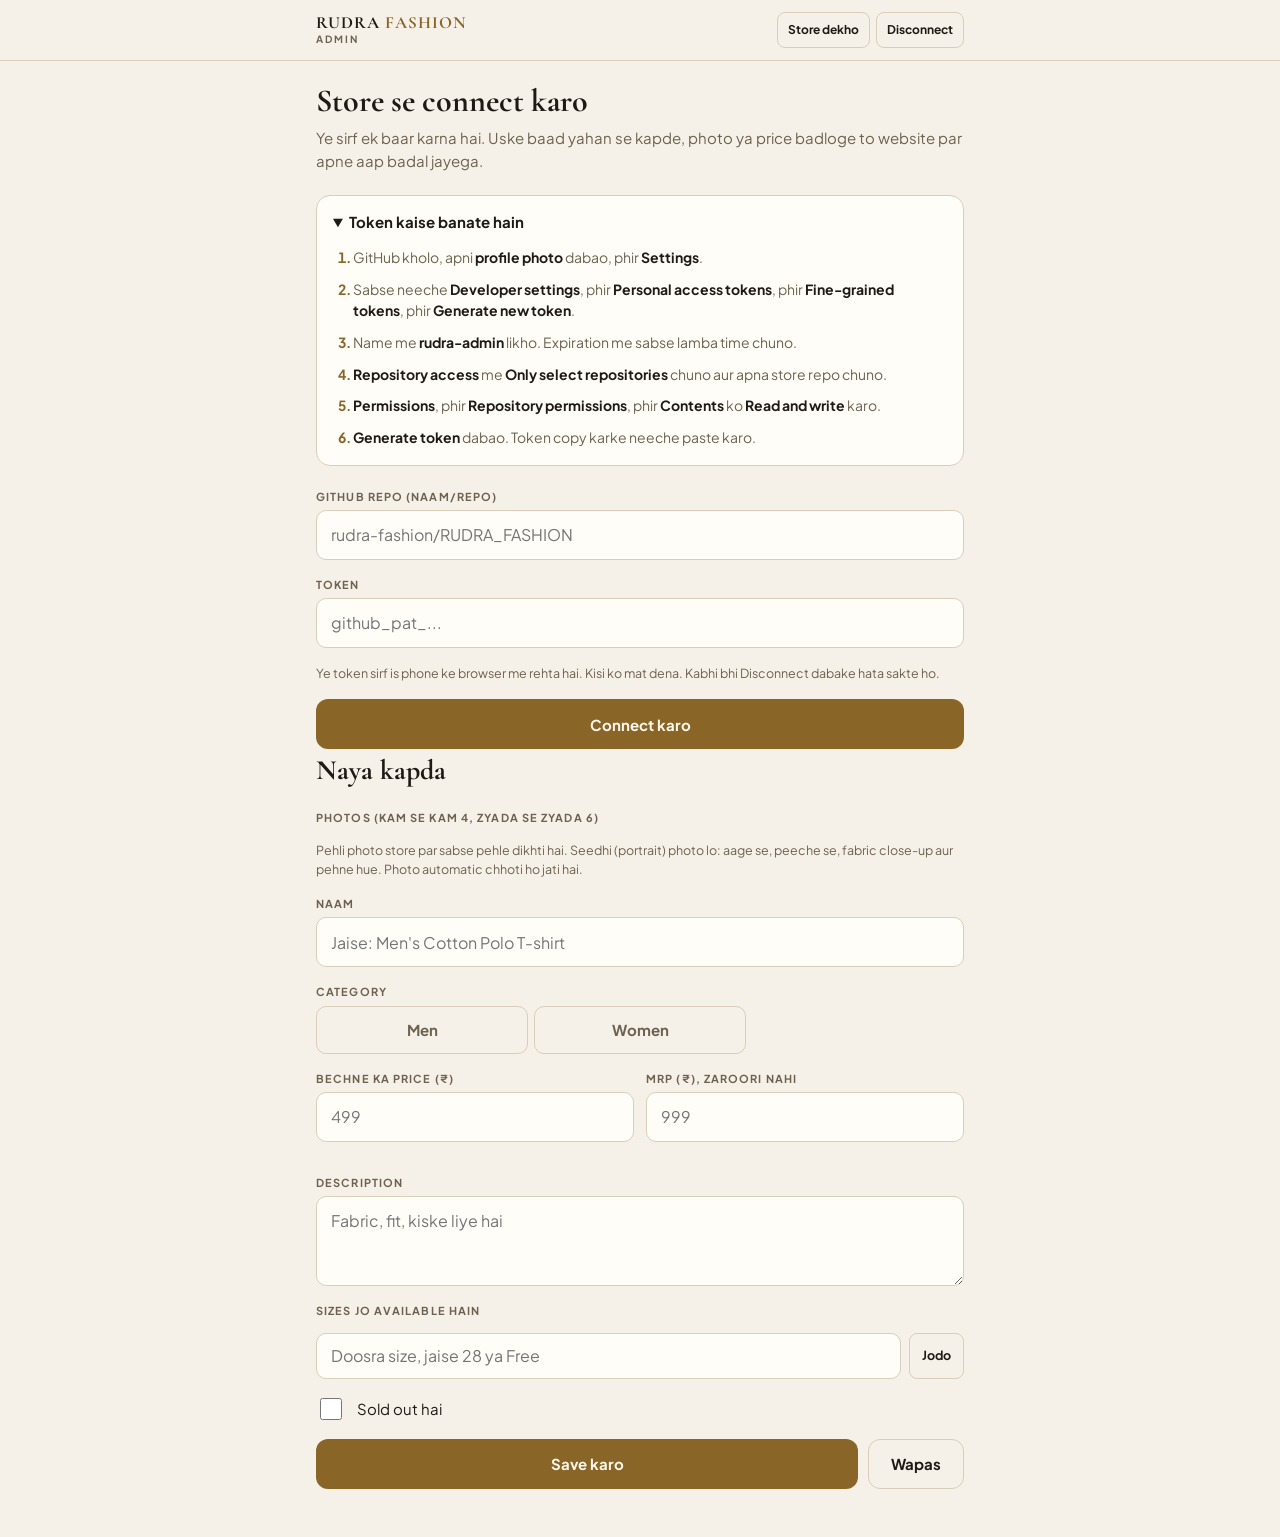
==== commit 840068f7: "Remove Kids button and update assets.js version" ====
--- a/admin.html
+++ b/admin.html
@@ -129,7 +129,6 @@
       <div class="seg" id="pfCat">
         <button type="button" data-pcat="Men" aria-pressed="false">Men</button>
         <button type="button" data-pcat="Women" aria-pressed="false">Women</button>
-        <button type="button" data-pcat="Kids" aria-pressed="false">Kids</button>
       </div>
     </div>
     <div class="two">
@@ -156,7 +155,7 @@
 
 <div class="toast" id="toast" role="status"></div>
 
-<script src="assets.js?v=1"></script>
+<script src="assets.js?v=2"></script>
 <script src="admin.js?v=6"></script>
 <script src="admin2.js?v=1"></script>
 </body>
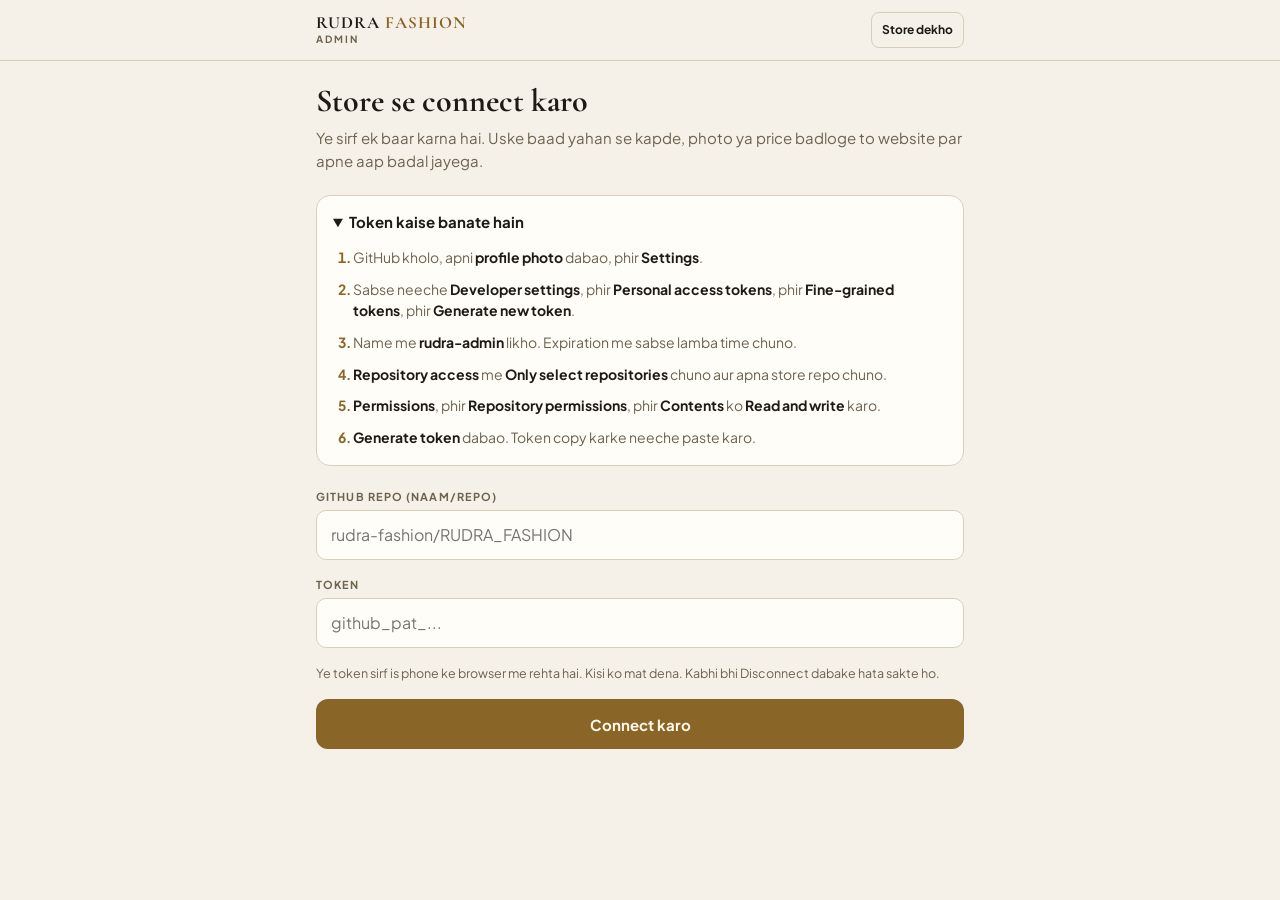
==== commit 4e4be2b4: "Enhance admin.html with size buttons and script update Added size options for clothing and updated s" ====
--- a/admin.html
+++ b/admin.html
@@ -2,6 +2,8 @@
 <html lang="en">
 <head>
 <meta charset="utf-8">
+<meta http-equiv="Content-Security-Policy" content="object-src 'none'; base-uri 'self'; form-action 'self'">
+<script>if(top!==self)top.location=self.location</script>
 <meta name="viewport" content="width=device-width, initial-scale=1, viewport-fit=cover">
 <meta name="robots" content="noindex, nofollow">
 <meta name="theme-color" content="#100e0c">
@@ -102,8 +104,9 @@
       <p class="hint" id="cfState"></p>
       <p class="status" id="cfMsg" hidden></p>
       <h3>Online orders</h3>
-      <button class="mini" id="ordLoad" type="button">Orders dekho</button>
+      <button class="mini" id="ordLoad" type="button">Orders dekho</button> <button class="mini" id="ordSync" type="button">Razorpay se check karo</button>
       <div id="ordList"></div>
+      <button class="mini" id="ordMore" type="button" hidden>Aur purane orders</button>
     </details>
     <p class="count" id="count"></p>
     <div id="list"></div>
@@ -139,6 +142,10 @@
     <div class="field"><label for="pfDesc">Description</label><textarea id="pfDesc" maxlength="160" placeholder="Fabric, fit, kiske liye hai"></textarea></div>
     <div class="field">
       <span class="label">Sizes jo available hain</span>
+      <div class="seg" id="pfKind" style="margin-bottom:10px">
+        <button type="button" data-pkind="std" aria-pressed="true">Kapde: S, M, L, XL</button>
+        <button type="button" data-pkind="pant" aria-pressed="false">Jeans / Pant: 28 se 36</button>
+      </div>
       <div class="sizes" id="pfSizes"></div>
       <div class="add-size"><input id="pfCustom" type="text" maxlength="8" placeholder="Doosra size, jaise 28 ya Free" style="height:46px;padding:0 14px;border-radius:10px;border:1px solid var(--line);background:var(--surface);font-size:16px"><button class="mini" id="pfAddSize" type="button">Jodo</button></div>
     </div>
@@ -156,7 +163,7 @@
 <div class="toast" id="toast" role="status"></div>
 
 <script src="assets.js?v=2"></script>
-<script src="admin.js?v=6"></script>
-<script src="admin2.js?v=1"></script>
+<script src="admin.js?v=7"></script>
+<script src="admin2.js?v=2"></script>
 </body>
 </html>
